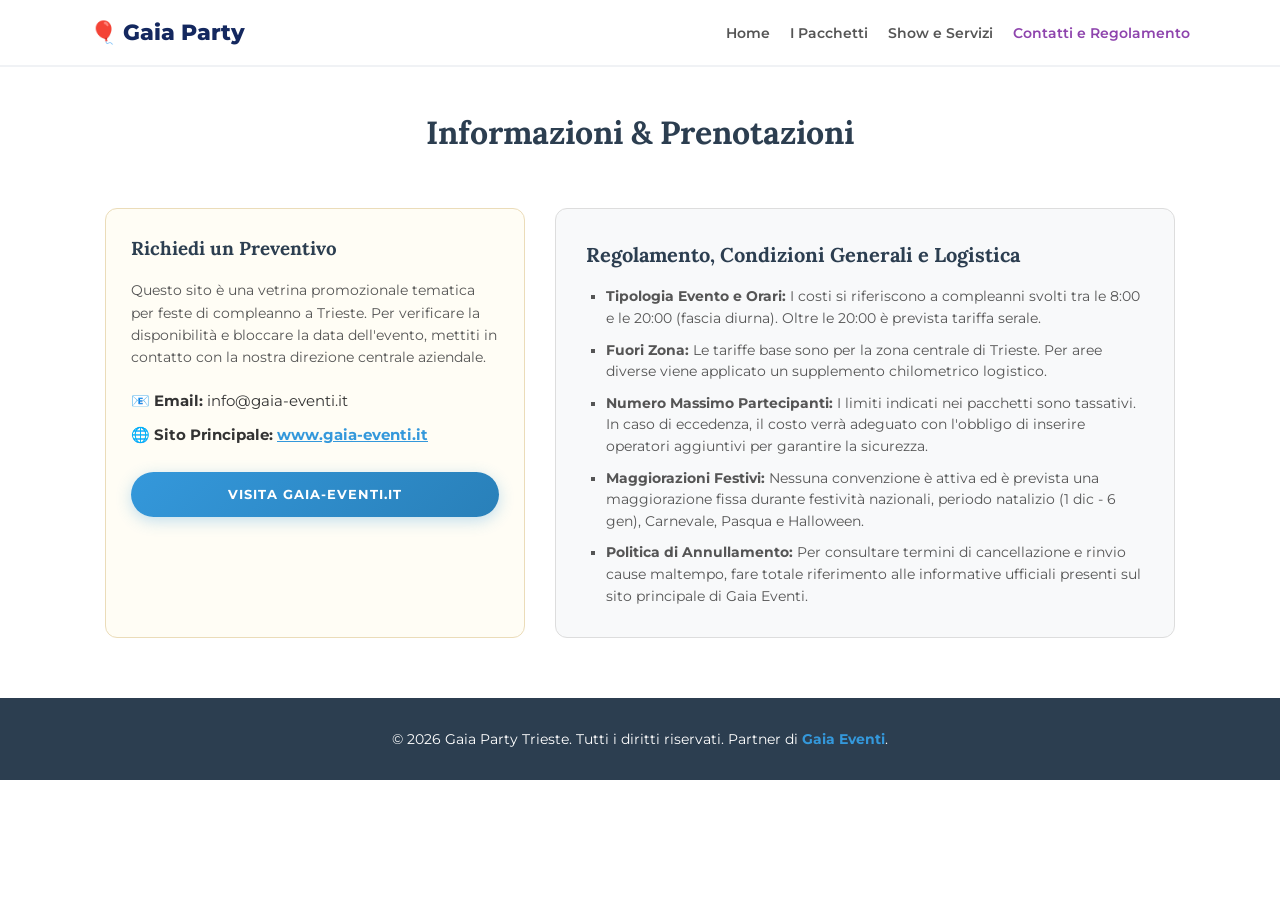
==== contatti.html @ 15f48915 "Add files via upload" ====
<!DOCTYPE html>
<html lang="it">
<head>
    <meta charset="UTF-8">
    <meta name="viewport" content="width=device-width, initial-scale=1.0">
    <title>Contatti e Regolamento | Gaia Party</title>
    <link rel="stylesheet" href="style.css">
</head>
<body>

    <!-- ======= NAVBAR STANDARD ======= -->
    <nav class="navbar">
        <div class="nav-container">
            <a href="index.html" class="nav-logo">🎈 Gaia Party</a>
            <ul class="nav-links">
                <li><a href="index.html">Home</a></li>
                <li><a href="pacchetti.html">I Pacchetti</a></li>
                <li><a href="servizi.html">Show e Servizi</a></li>
                <li><a href="contatti.html" class="active">Contatti e Regolamento</a></li>
            </ul>
        </div>
    </nav>

    <main class="main-wrapper">
        <h2 class="section-title">Informazioni &amp; Prenotazioni</h2>

        <div style="display: flex; flex-wrap: wrap; gap: 30px; margin-bottom: 50px;">
            <div style="flex: 1 1 300px; background: #fffdf5; padding: 25px; border-radius: 12px; border: 1px solid #ebdcb9;">
                <h3 style="margin-bottom: 15px; font-family:'Lora', serif;">Richiedi un Preventivo</h3>
                <p style="font-size: 14px; color: #555; margin-bottom: 20px; line-height: 1.6;">Questo sito è una vetrina promozionale tematica per feste di compleanno a Trieste. Per verificare la disponibilità e bloccare la data dell'evento, mettiti in contatto con la nostra direzione centrale aziendale.</p>
                
                <p style="font-size: 15px; margin-bottom: 10px;">📧 <strong>Email:</strong> info@gaia-eventi.it</p>
                <p style="font-size: 15px; margin-bottom: 25px;">🌐 <strong>Sito Principale:</strong> <a href="https://www.gaia-eventi.it" target="_blank" style="color: #3498db; font-weight: bold; text-decoration: underline;">www.gaia-eventi.it</a></p>
                
                <a href="https://www.gaia-eventi.it" target="_blank" class="btn-primary" style="text-align: center; display: block; width: 100%;">Visita Gaia-Eventi.it</a>
            </div>

            <!-- ==========================================
                 INIZIO SEZIONE: REGOLAMENTO GENERALE
                 ========================================== -->
            <div id="Regolamento" class="regolamento-box" style="flex: 1 1 500px;">
                <h3 style="font-size: 20px; margin: 0 0 15px 0; color: #2c3e50; font-family:'Lora', serif;">Regolamento, Condizioni Generali e Logistica</h3>
                <div style="font-size: 13.5px; color: #555;">
                    <ul style="padding-left: 20px; margin-bottom: 0; list-style-type: square;">
                        <li style="margin-bottom: 10px;"><strong>Tipologia Evento e Orari:</strong> I costi si riferiscono a compleanni svolti tra le 8:00 e le 20:00 (fascia diurna). Oltre le 20:00 è prevista tariffa serale.</li>
                        <li style="margin-bottom: 10px;"><strong>Fuori Zona:</strong> Le tariffe base sono per la zona centrale di Trieste. Per aree diverse viene applicato un supplemento chilometrico logistico.</li>
                        <li style="margin-bottom: 10px;"><strong>Numero Massimo Partecipanti:</strong> I limiti indicati nei pacchetti sono tassativi. In caso di eccedenza, il costo verrà adeguato con l'obbligo di inserire operatori aggiuntivi per garantire la sicurezza.</li>
                        <li style="margin-bottom: 10px;"><strong>Maggiorazioni Festivi:</strong> Nessuna convenzione è attiva ed è prevista una maggiorazione fissa durante festività nazionali, periodo natalizio (1 dic - 6 gen), Carnevale, Pasqua e Halloween.</li>
                        <li style="margin-bottom: 0;"><strong>Politica di Annullamento:</strong> Per consultare termini di cancellazione e rinvio cause maltempo, fare totale riferimento alle informative ufficiali presenti sul sito principale di Gaia Eventi.</li>
                    </ul>
                </div>
            </div>
            <!-- ==========================================
                 FINE SEZIONE: REGOLAMENTO GENERALE
                 ========================================== -->
        </div>
    </main>

    <!-- ======= FOOTER ======= -->
    <footer>
        <p>&copy; 2026 Gaia Party Trieste. Tutti i diritti riservati. Partner di <a href="https://www.gaia-eventi.it" target="_blank">Gaia Eventi</a>.</p>
    </footer>

</body>
</html>
---- style.css ----
/* ==========================================================================
   STYLE GENERALE - GAIA PARTY SPECIALISTA FESTE DI COMPLEANNO
   ========================================================================== */
@import url('https://fonts.googleapis.com/css2?family=Lora:wght@600;700&family=Montserrat:wght@400;500;700;800&display=swap');

* {
    box-sizing: border-box;
    margin: 0;
    padding: 0;
    -webkit-hyphens: none !important;
    -ms-hyphens: none !important;
    hyphens: none !important;
    word-break: normal !important;
}

body {
    font-family: 'Montserrat', sans-serif;
    color: #333;
    background-color: #ffffff;
    line-height: 1.6;
}

h1, h2, h3, h4 {
    font-family: 'Lora', serif;
    color: #2c3e50;
}

a {
    text-decoration: none;
    color: inherit;
}

/* NAVBAR SYSTEM */
.navbar {
    background-color: #ffffff;
    border-bottom: 2px solid #f0f2f5;
    padding: 15px 20px;
    position: sticky;
    top: 0;
    z-index: 9999;
}
.nav-container {
    max-width: 1100px;
    margin: 0 auto;
    display: flex;
    justify-content: space-between;
    align-items: center;
    flex-wrap: wrap;
    gap: 15px;
}
.nav-logo {
    font-weight: 800;
    font-size: 22px;
    color: #14285f;
    display: flex;
    align-items: center;
    gap: 8px;
}
.nav-links {
    display: flex;
    gap: 20px;
    list-style: none;
}
.nav-links a {
    font-size: 14px;
    font-weight: 600;
    color: #555;
    transition: color 0.3s;
}
.nav-links a:hover, .nav-links a.active {
    color: #8e44ad;
}

/* HERO HERO BANNER */
.hero {
    background: linear-gradient(135deg, #14285f 0%, #2c3e50 100%);
    color: #fff;
    padding: 80px 20px;
    text-align: center;
}
.hero-content {
    max-width: 800px;
    margin: 0 auto;
}
.hero h1 {
    color: #fff;
    font-size: clamp(28px, 5vw, 42px);
    margin-bottom: 15px;
    font-weight: 800;
}
.hero p {
    font-size: clamp(15px, 2vw, 18px);
    color: #ecf0f1;
    margin-bottom: 30px;
}

/* BUTTONS */
.btn-primary {
    display: inline-block;
    background: linear-gradient(135deg, #3498db, #2980b9);
    color: #fff !important;
    padding: 12px 30px;
    border-radius: 30px;
    font-weight: bold;
    text-transform: uppercase;
    font-size: 13px;
    letter-spacing: 1px;
    box-shadow: 0 4px 15px rgba(52, 152, 219, 0.3);
    transition: all 0.3s ease;
}
.btn-primary:hover {
    transform: translateY(-3px);
    box-shadow: 0 8px 20px rgba(52, 152, 219, 0.5);
}

/* CONTAINER PRINCIPALE */
.main-wrapper {
    max-width: 1100px;
    margin: 40px auto;
    padding: 0 15px;
}

.section-title {
    font-size: clamp(24px, 4vw, 32px);
    text-align: center;
    margin-bottom: 40px;
    position: relative;
    padding-bottom: 10px;
}
.section-title::after {
    content: '';
    position: absolute;
    bottom: 0;
    left: 50%;
    transform: translateX(-50%);
    width: 60px;
    height: 4px;
    border-radius: 2px;
}

/* FLEX GRID CONTENITORI */
.cards-grid {
    display: flex;
    flex-wrap: wrap;
    gap: 20px;
    margin-bottom: 50px;
}

.gaia-card {
    flex: 1 1 280px;
    width: 100%;
    background: #ffffff;
    border-radius: 12px;
    padding: 25px;
    box-sizing: border-box;
    border: 1px solid #e0e0e0;
    display: flex;
    flex-direction: column;
    transition: transform 0.3s, box-shadow 0.3s;
}
.gaia-card:hover {
    transform: translateY(-5px);
    box-shadow: 0 12px 30px rgba(0,0,0,0.1) !important;
}

.gaia-card-bottom {
    margin-top: auto !important;
    padding-top: 15px;
}

/* STRUTTURA DETTAGLI / TENDINE */
details {
    font-size: 13px;
    color: #555;
    background: #ffffff;
    padding: 12px;
    border-radius: 8px;
    border: 1px solid #eee;
    box-sizing: border-box;
    width: 100%;
    box-shadow: 0 2px 8px rgba(0,0,0,0.03);
}
details summary {
    font-weight: 700;
    cursor: pointer;
    outline: none;
}
details ul {
    list-style: none;
    padding-left: 0;
    margin-top: 12px;
}
details li {
    margin-bottom: 10px;
    padding-left: 20px;
    position: relative;
    line-height: 1.5;
}

/* GLOW BOX MAGIA */
.magic-glow-box {
    position: relative;
    overflow: hidden;
    background: radial-gradient(circle at center, #1b113a 0%, #090414 70%, #000000 100%) !important;
    border: 1px solid #5f3dc4 !important;
    border-radius: 12px !important;
    padding: 25px;
    color: #ffffff !important;
    transition: all 0.4s ease-in-out !important;
}
.magic-glow-box h4 { color: #e5dbff; }
.magic-glow-box:hover {
    box-shadow: 0 12px 30px rgba(111, 76, 233, 0.3) !important;
    border-color: #845ef7 !important;
}
.magic-flying-element {
    position: absolute;
    pointer-events: none;
    opacity: 0;
    font-size: 26px;
    z-index: 1;
}
.magic-glow-box:hover .m-item-1 { animation: flyMagicItemOne 2s ease-in-out infinite; }
.magic-glow-box:hover .m-item-2 { animation: flyMagicItemTwo 2.2s ease-in-out infinite; }

@keyframes flyMagicItemOne {
    0% { bottom: -40px; left: 10%; transform: rotate(0deg) scale(0.6); opacity: 0; }
    20% { opacity: 0.7; }
    80% { opacity: 0.7; }
    100% { bottom: 110%; left: 30%; transform: rotate(360deg) scale(1.1); opacity: 0; }
}
@keyframes flyMagicItemTwo {
    0% { bottom: -40px; right: 10%; transform: rotate(0deg) scale(0.6); opacity: 0; }
    20% { opacity: 0.7; }
    80% { opacity: 0.7; }
    100% { bottom: 110%; right: 25%; transform: rotate(-360deg) scale(1.1); opacity: 0; }
}

/* SEPARATORI TRUCCABIMBI */
.glamour-col {
    flex: 1 1 250px;
    display: flex;
    flex-direction: column;
    box-sizing: border-box;
}
.glamour-separator {
    border-right: 2px solid rgba(232, 67, 147, 0.2);
    padding-right: 20px;
}

/* TEEN SUPER BOX CORAZZATO */
.teen-super-box {
    display: flex;
    flex-wrap: wrap;
    gap: 20px;
    margin-bottom: 50px;
}
.teen-item {
    flex: 1 1 calc(33.333% - 20px) !important;
    min-width: 280px;
    background: #ffffff;
    border: 1px solid #ddd;
    padding: 25px;
    border-radius: 8px;
    box-sizing: border-box;
    display: flex;
    flex-direction: column;
}

/* REGOLAMENTO PANEL */
.regolamento-box {
    background-color: #f8f9fa;
    padding: 30px;
    border-radius: 12px;
    border: 1px solid #ddd;
}
.regolamento-box li {
    margin-bottom: 12px;
    line-height: 1.6;
}

/* FOOTER */
footer {
    background-color: #2c3e50;
    color: #fff;
    text-align: center;
    padding: 30px 20px;
    margin-top: 60px;
    font-size: 14px;
}
footer a {
    color: #3498db;
    font-weight: bold;
}

/* MEDIA QUERIES RESPONSIVE */
@media (max-width: 991px) {
    .teen-item { flex: 1 1 calc(50% - 10px) !important; }
}
@media (max-width: 768px) {
    .nav-container { justify-content: center; text-align: center; }
    .nav-links { width: 100%; justify-content: center; }
    .glamour-separator {
        border-right: none;
        padding-right: 0;
        border-bottom: 2px solid rgba(232, 67, 147, 0.2);
        padding-bottom: 20px;
        margin-bottom: 10px;
    }
    .teen-item { flex: 1 1 100% !important; }
}
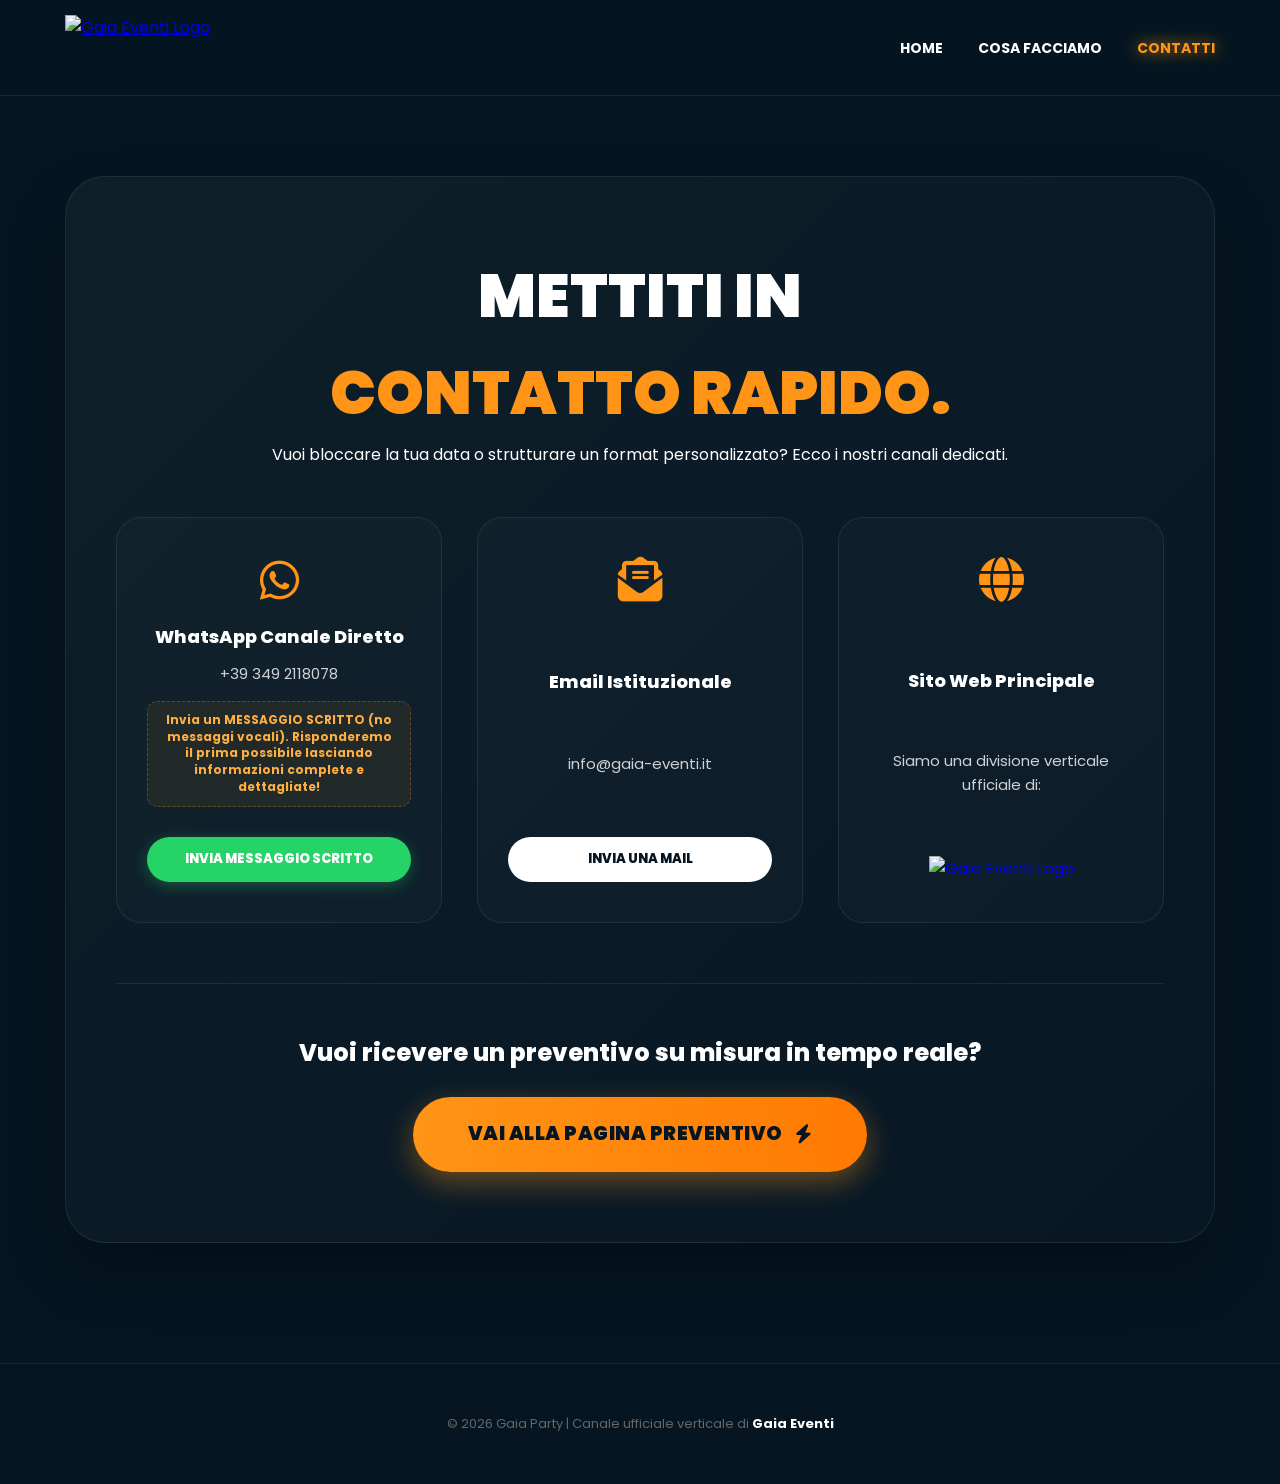
==== commit 0a51956d: "Add files via upload" ====
--- a/contatti.html
+++ b/contatti.html
@@ -3,62 +3,82 @@
 <head>
     <meta charset="UTF-8">
     <meta name="viewport" content="width=device-width, initial-scale=1.0">
-    <title>Contatti e Regolamento | Gaia Party</title>
+    <title>Contatti | Gaia Party</title>
     <link rel="stylesheet" href="style.css">
+    <link rel="preconnect" href="https://fonts.googleapis.com">
+    <link rel="preconnect" href="https://fonts.gstatic.com" crossorigin>
+    <link href="https://fonts.googleapis.com/css2?family=Poppins:wght@400;600;700;900&display=swap" rel="stylesheet">
+    <link rel="stylesheet" href="https://cdnjs.cloudflare.com/ajax/libs/font-awesome/6.5.1/css/all.min.css">
 </head>
 <body>
 
-    <!-- ======= NAVBAR STANDARD ======= -->
+    <!-- ======= NAVBAR ======= -->
     <nav class="navbar">
-        <div class="nav-container">
-            <a href="index.html" class="nav-logo">🎈 Gaia Party</a>
+        <div class="container nav-container">
+            <a href="index.html" class="nav-logo">
+                <img src="https://www.gaia-eventi.it/wp-content/uploads/cropped-GAIA-EVENTI-300-dpi-con-G-musicale-trasp-scaled-1-e1779552063274.png" alt="Gaia Eventi Logo">
+            </a>
             <ul class="nav-links">
                 <li><a href="index.html">Home</a></li>
-                <li><a href="pacchetti.html">I Pacchetti</a></li>
-                <li><a href="servizi.html">Show e Servizi</a></li>
-                <li><a href="contatti.html" class="active">Contatti e Regolamento</a></li>
+                <li><a href="servizi.html">Cosa Facciamo</a></li>
+                <li><a href="contatti.html" class="active">Contatti</a></li>
             </ul>
         </div>
     </nav>
 
-    <main class="main-wrapper">
-        <h2 class="section-title">Informazioni &amp; Prenotazioni</h2>
+    <!-- ======= CONTATTI SEZIONE ======= -->
+    <section class="contact-wow">
+        <div class="container">
+            <div class="contact-box-wow">
+                <h1>METTITI IN <br><span>CONTATTO RAPIDO.</span></h1>
+                <p>Vuoi bloccare la tua data o strutturare un format personalizzato? Ecco i nostri canali dedicati.</p>
+                
+                <div class="wow-contact-grid">
+                    
+                    <!-- WHATSAPP BOX -->
+                    <div class="contact-card-wow wa">
+                        <i class="fa-brands fa-whatsapp"></i>
+                        <h3>WhatsApp Canale Diretto</h3>
+                        <p>+39 349 2118078</p>
+                        <span class="alert">Invia un MESSAGGIO SCRITTO (no messaggi vocali). Risponderemo il prima possibile lasciando informazioni complete e dettagliate!</span>
+                        <a href="https://wa.me/393492118078" class="btn-card" target="_blank">Invia Messaggio Scritto</a>
+                    </div>
 
-        <div style="display: flex; flex-wrap: wrap; gap: 30px; margin-bottom: 50px;">
-            <div style="flex: 1 1 300px; background: #fffdf5; padding: 25px; border-radius: 12px; border: 1px solid #ebdcb9;">
-                <h3 style="margin-bottom: 15px; font-family:'Lora', serif;">Richiedi un Preventivo</h3>
-                <p style="font-size: 14px; color: #555; margin-bottom: 20px; line-height: 1.6;">Questo sito è una vetrina promozionale tematica per feste di compleanno a Trieste. Per verificare la disponibilità e bloccare la data dell'evento, mettiti in contatto con la nostra direzione centrale aziendale.</p>
-                
-                <p style="font-size: 15px; margin-bottom: 10px;">📧 <strong>Email:</strong> info@gaia-eventi.it</p>
-                <p style="font-size: 15px; margin-bottom: 25px;">🌐 <strong>Sito Principale:</strong> <a href="https://www.gaia-eventi.it" target="_blank" style="color: #3498db; font-weight: bold; text-decoration: underline;">www.gaia-eventi.it</a></p>
-                
-                <a href="https://www.gaia-eventi.it" target="_blank" class="btn-primary" style="text-align: center; display: block; width: 100%;">Visita Gaia-Eventi.it</a>
+                    <!-- EMAIL BOX -->
+                    <div class="contact-card-wow mail">
+                        <i class="fa-solid fa-envelope-open-text"></i>
+                        <h3>Email Istituzionale</h3>
+                        <p>info@gaia-eventi.it</p>
+                        <a href="mailto:info@gaia-eventi.it" class="btn-card">Invia una Mail</a>
+                    </div>
+
+                    <!-- LOGO / SITO MADRE BOX -->
+                    <div class="contact-card-wow site">
+                        <i class="fa-solid fa-globe"></i>
+                        <h3>Sito Web Principale</h3>
+                        <p>Siamo una divisione verticale ufficiale di:</p>
+                        <a href="https://www.gaia-eventi.it" target="_blank">
+                            <img src="https://www.gaia-eventi.it/wp-content/uploads/cropped-GAIA-EVENTI-300-dpi-con-G-musicale-trasp-scaled-1-e1779552063274.png" alt="Gaia Eventi Logo">
+                        </a>
+                    </div>
+
+                </div>
+
+                <!-- PREVENTIVO CALL TO ACTION -->
+                <div class="cta-final">
+                    <h3>Vuoi ricevere un preventivo su misura in tempo reale?</h3>
+                    <a href="https://www.gaia-eventi.it/richiedi-preventivo/" class="btn-final" target="_blank">VAI ALLA PAGINA PREVENTIVO <i class="fa-solid fa-bolt"></i></a>
+                </div>
+
             </div>
-
-            <!-- ==========================================
-                 INIZIO SEZIONE: REGOLAMENTO GENERALE
-                 ========================================== -->
-            <div id="Regolamento" class="regolamento-box" style="flex: 1 1 500px;">
-                <h3 style="font-size: 20px; margin: 0 0 15px 0; color: #2c3e50; font-family:'Lora', serif;">Regolamento, Condizioni Generali e Logistica</h3>
-                <div style="font-size: 13.5px; color: #555;">
-                    <ul style="padding-left: 20px; margin-bottom: 0; list-style-type: square;">
-                        <li style="margin-bottom: 10px;"><strong>Tipologia Evento e Orari:</strong> I costi si riferiscono a compleanni svolti tra le 8:00 e le 20:00 (fascia diurna). Oltre le 20:00 è prevista tariffa serale.</li>
-                        <li style="margin-bottom: 10px;"><strong>Fuori Zona:</strong> Le tariffe base sono per la zona centrale di Trieste. Per aree diverse viene applicato un supplemento chilometrico logistico.</li>
-                        <li style="margin-bottom: 10px;"><strong>Numero Massimo Partecipanti:</strong> I limiti indicati nei pacchetti sono tassativi. In caso di eccedenza, il costo verrà adeguato con l'obbligo di inserire operatori aggiuntivi per garantire la sicurezza.</li>
-                        <li style="margin-bottom: 10px;"><strong>Maggiorazioni Festivi:</strong> Nessuna convenzione è attiva ed è prevista una maggiorazione fissa durante festività nazionali, periodo natalizio (1 dic - 6 gen), Carnevale, Pasqua e Halloween.</li>
-                        <li style="margin-bottom: 0;"><strong>Politica di Annullamento:</strong> Per consultare termini di cancellazione e rinvio cause maltempo, fare totale riferimento alle informative ufficiali presenti sul sito principale di Gaia Eventi.</li>
-                    </ul>
-                </div>
-            </div>
-            <!-- ==========================================
-                 FINE SEZIONE: REGOLAMENTO GENERALE
-                 ========================================== -->
         </div>
-    </main>
+    </section>
 
     <!-- ======= FOOTER ======= -->
     <footer>
-        <p>&copy; 2026 Gaia Party Trieste. Tutti i diritti riservati. Partner di <a href="https://www.gaia-eventi.it" target="_blank">Gaia Eventi</a>.</p>
+        <div class="container">
+            <p>&copy; 2026 Gaia Party | Canale ufficiale verticale di <a href="https://www.gaia-eventi.it" target="_blank">Gaia Eventi</a></p>
+        </div>
     </footer>
 
 </body>
--- a/style.css
+++ b/style.css
@@ -1,311 +1,556 @@
-/* ==========================================================================
-   STYLE GENERALE - GAIA PARTY SPECIALISTA FESTE DI COMPLEANNO
-   ========================================================================== */
-@import url('https://fonts.googleapis.com/css2?family=Lora:wght@600;700&family=Montserrat:wght@400;500;700;800&display=swap');
+/* 1. VARIABILI & SETUP ULTRA WOW */
+:root {
+    --navy: #051622;
+    --orange: #FF9416;
+    --orange-glow: #ffae42;
+    --white: #ffffff;
+    --glass: rgba(255, 255, 255, 0.04);
+    --glass-border: rgba(255, 255, 255, 0.08);
+    --blue-neon: #3498db;
+    --purple-neon: #9b59b6;
+}
 
 * {
-    box-sizing: border-box;
     margin: 0;
     padding: 0;
-    -webkit-hyphens: none !important;
-    -ms-hyphens: none !important;
-    hyphens: none !important;
-    word-break: normal !important;
+    box-sizing: border-box;
 }
 
 body {
-    font-family: 'Montserrat', sans-serif;
-    color: #333;
-    background-color: #ffffff;
+    font-family: 'Poppins', sans-serif;
+    background-color: var(--navy);
+    color: var(--white);
     line-height: 1.6;
-}
-
-h1, h2, h3, h4 {
-    font-family: 'Lora', serif;
-    color: #2c3e50;
-}
-
-a {
-    text-decoration: none;
-    color: inherit;
-}
-
-/* NAVBAR SYSTEM */
+    overflow-x: hidden;
+}
+
+.container {
+    max-width: 1200px;
+    margin: 0 auto;
+    padding: 0 25px;
+}
+
+/* 2. NAVBAR */
 .navbar {
-    background-color: #ffffff;
-    border-bottom: 2px solid #f0f2f5;
-    padding: 15px 20px;
+    background: rgba(5, 22, 34, 0.96);
+    padding: 15px 0;
     position: sticky;
     top: 0;
-    z-index: 9999;
-}
-.nav-container {
-    max-width: 1100px;
+    z-index: 1000;
+    border-bottom: 1px solid var(--glass-border);
+    backdrop-filter: blur(15px);
+}
+
+.nav-container { 
+    display: flex; 
+    justify-content: space-between; 
+    align-items: center; 
+}
+
+.nav-logo img { 
+    height: 65px; 
+    display: block;
+}
+
+.nav-links { 
+    list-style: none; 
+    display: flex; 
+    gap: 35px; 
+}
+
+.nav-links a { 
+    color: white; 
+    text-decoration: none; 
+    font-weight: 700; 
+    font-size: 14px; 
+    text-transform: uppercase; 
+    transition: 0.3s ease; 
+}
+
+.nav-links a:hover, .nav-links a.active { 
+    color: var(--orange); 
+    text-shadow: 0 0 15px var(--orange); 
+}
+
+/* 3. HERO WOW */
+.hero {
+    min-height: 85vh;
+    display: flex;
+    align-items: center;
+    position: relative;
+    overflow: hidden;
+    padding: 60px 0;
+}
+
+.hero-bg {
+    position: absolute;
+    top: 0;
+    left: 0;
+    width: 100%;
+    height: 100%;
+    background-size: cover;
+    background-position: center;
+    opacity: 0.2;
+    filter: saturate(1.8) contrast(1.1);
+}
+
+.wow-box {
+    position: relative;
+    background: linear-gradient(135deg, rgba(255,255,255,0.05) 0%, rgba(255,255,255,0.01) 100%);
+    padding: 65px 50px;
+    border-radius: 40px;
+    border: 1px solid var(--glass-border);
+    backdrop-filter: blur(25px);
+    max-width: 850px;
     margin: 0 auto;
+    text-align: center;
+    box-shadow: 0 30px 60px rgba(0, 0, 0, 0.4), inset 0 1px 0 rgba(255,255,255,0.1);
+}
+
+.tag {
+    background: linear-gradient(90deg, var(--orange) 0%, var(--orange-glow) 100%);
+    color: var(--navy);
+    padding: 6px 22px;
+    border-radius: 50px;
+    font-weight: 900;
+    font-size: 11px;
+    letter-spacing: 2px;
+    display: inline-block;
+    box-shadow: 0 0 20px rgba(255, 148, 22, 0.4);
+}
+
+.hero h1 { 
+    font-size: clamp(2.3rem, 5.5vw, 4.2rem); 
+    line-height: 1.05; 
+    margin-top: 25px; 
+    font-weight: 900; 
+    letter-spacing: -1px;
+}
+
+.hero h1 span { 
+    color: var(--orange); 
+    text-shadow: 0 0 20px rgba(255, 148, 22, 0.2);
+}
+
+.hero p { 
+    font-size: clamp(1.1rem, 2vw, 1.3rem); 
+    margin: 30px 0 45px; 
+    opacity: 0.85; 
+    font-weight: 400;
+}
+
+.hero-btns {
     display: flex;
+    justify-content: center;
+    gap: 20px;
+    flex-wrap: wrap;
+}
+
+.btn-main {
+    background: linear-gradient(90deg, var(--orange) 0%, #ff7a00 100%);
+    color: var(--navy);
+    padding: 20px 45px;
+    border-radius: 50px;
+    text-decoration: none;
+    font-weight: 900;
+    text-transform: uppercase;
+    font-size: 14px;
+    letter-spacing: 0.5px;
+    transition: 0.3s cubic-bezier(0.175, 0.885, 0.32, 1.275);
+    box-shadow: 0 10px 25px rgba(255, 148, 22, 0.35);
+    display: inline-flex;
+    align-items: center;
+    gap: 10px;
+}
+
+.btn-main:hover { 
+    transform: translateY(-4px); 
+    background: #ffffff;
+    color: var(--navy);
+    box-shadow: 0 15px 30px rgba(255, 255, 255, 0.2);
+}
+
+.btn-sub {
+    border: 2px solid white;
+    color: white;
+    padding: 18px 45px;
+    border-radius: 50px;
+    text-decoration: none;
+    font-weight: 700;
+    text-transform: uppercase;
+    font-size: 14px;
+    transition: 0.3s ease;
+}
+
+.btn-sub:hover {
+    background: white;
+    color: var(--navy);
+    transform: translateY(-2px);
+}
+
+/* 4. WOW CARDS HOME */
+.quick-links { 
+    padding: 60px 0 100px; 
+}
+
+.wow-grid { 
+    display: grid; 
+    grid-template-columns: repeat(3, 1fr); 
+    gap: 30px; 
+}
+
+.wow-card {
+    padding: 45px 35px;
+    border-radius: 30px;
+    text-align: center;
+    border: 1px solid var(--glass-border);
+    transition: 0.4s cubic-bezier(0.165, 0.84, 0.44, 1);
+    background: linear-gradient(180deg, rgba(255,255,255,0.03) 0%, rgba(255,255,255,0.01) 100%);
+}
+
+.wow-card i { 
+    font-size: 2.8rem; 
+    margin-bottom: 20px; 
+}
+
+.wow-card h3 {
+    font-size: 22px;
+    font-weight: 900;
+    margin-bottom: 12px;
+    letter-spacing: 0.5px;
+}
+
+.wow-card p {
+    font-size: 14px;
+    opacity: 0.75;
+}
+
+.wow-card.blue i { color: var(--blue-neon); filter: drop-shadow(0 0 10px var(--blue-neon)); }
+.wow-card.orange i { color: var(--orange); filter: drop-shadow(0 0 10px var(--orange)); }
+.wow-card.dark i { color: var(--purple-neon); filter: drop-shadow(0 0 10px var(--purple-neon)); }
+
+.wow-card.blue { border-top: 4px solid var(--blue-neon); }
+.wow-card.orange { border-top: 4px solid var(--orange); }
+.wow-card.dark { border-top: 4px solid var(--purple-neon); }
+
+.wow-card:hover { 
+    transform: translateY(-12px); 
+    background: rgba(255, 255, 255, 0.07);
+    border-color: rgba(255,255,255,0.2);
+    box-shadow: 0 20px 40px rgba(0,0,0,0.3);
+}
+
+/* 5. SERVIZI PAGE / SEZIONI STRUTTURATE */
+.wow-header { 
+    padding: 90px 0 60px; 
+    text-align: center; 
+}
+
+.wow-header h1 { 
+    font-size: clamp(2.5rem, 5vw, 4rem); 
+    font-weight: 900; 
+    line-height: 1.1;
+}
+
+.wow-header h1 span { 
+    color: var(--orange); 
+}
+
+.wow-header p {
+    font-size: 18px;
+    opacity: 0.8;
+    margin-top: 15px;
+    max-width: 650px;
+    margin-left: auto;
+    margin-right: auto;
+}
+
+.age-block { 
+    padding: 80px 0; 
+}
+
+.age-block.alt {
+    background: rgba(255, 255, 255, 0.01);
+    border-top: 1px solid var(--glass-border);
+    border-bottom: 1px solid var(--glass-border);
+}
+
+.age-flex { 
+    display: grid; 
+    grid-template-columns: 1.1fr 1fr; 
+    gap: 70px; 
+    align-items: center; 
+}
+
+.reverse .age-flex { 
+    grid-template-columns: 1fr 1.1fr; 
+}
+
+.age-badge { 
+    background: var(--blue-neon); 
+    color: white;
+    padding: 6px 18px; 
+    border-radius: 6px; 
+    font-weight: 900; 
+    font-size: 12px; 
+    letter-spacing: 1px;
+    display: inline-block;
+    box-shadow: 0 0 15px rgba(52, 152, 219, 0.3);
+}
+
+.age-badge.orange { 
+    background: var(--orange); 
+    box-shadow: 0 0 15px rgba(255, 148, 22, 0.3);
+}
+
+.age-badge.dark { 
+    background: var(--purple-neon); 
+    box-shadow: 0 0 15px rgba(155, 89, 182, 0.3);
+}
+
+.age-text h2 { 
+    font-size: clamp(2.2rem, 4vw, 3.2rem); 
+    margin: 15px 0 25px; 
+    font-weight: 900; 
+    line-height: 1.15;
+}
+
+.age-text p {
+    font-size: 16px;
+    opacity: 0.8;
+    margin-bottom: 25px;
+}
+
+.feature-grid { 
+    display: grid; 
+    grid-template-columns: 1fr 1fr; 
+    gap: 20px; 
+    margin: 30px 0 40px; 
+}
+
+.f-item { 
+    font-weight: 700; 
+    display: flex; 
+    align-items: center; 
+    gap: 12px; 
+    font-size: 1.05rem; 
+}
+
+.f-item i { 
+    color: var(--orange); 
+    font-size: 1.2rem;
+}
+
+.age-img img { 
+    width: 100%; 
+    border-radius: 30px; 
+    border: 1px solid var(--glass-border); 
+    box-shadow: 0 25px 50px rgba(0,0,0,0.4); 
+    transition: transform 0.4s ease;
+}
+
+.age-img:hover img {
+    transform: scale(1.02);
+}
+
+.btn-wow {
+    display: inline-flex;
+    align-items: center;
+    gap: 10px;
+    background: var(--blue-neon);
+    color: white;
+    padding: 16px 35px;
+    border-radius: 50px;
+    text-decoration: none;
+    font-weight: 800;
+    text-transform: uppercase;
+    font-size: 13px;
+    letter-spacing: 0.5px;
+    transition: 0.3s;
+}
+
+.btn-wow.orange { background: var(--orange); color: var(--navy); box-shadow: 0 5px 15px rgba(255,148,22,0.3); }
+.btn-wow.dark { background: var(--purple-neon); }
+
+.btn-wow:hover {
+    transform: translateY(-3px);
+    box-shadow: 0 10px 20px rgba(255,255,255,0.1);
+    background: #ffffff;
+    color: var(--navy);
+}
+
+/* 6. CONTATTI WOW REMODEL */
+.contact-wow { 
+    padding: 80px 0 120px; 
+}
+
+.contact-box-wow {
+    background: linear-gradient(135deg, rgba(255,255,255,0.04) 0%, rgba(255,255,255,0.01) 100%);
+    border: 1px solid var(--glass-border);
+    padding: 70px 50px;
+    border-radius: 40px;
+    text-align: center;
+    box-shadow: 0 30px 60px rgba(0,0,0,0.3);
+}
+
+.contact-box-wow h1 {
+    font-size: clamp(2.5rem, 5vw, 3.8rem);
+    font-weight: 900;
+}
+
+.contact-box-wow h1 span { color: var(--orange); }
+
+.wow-contact-grid { 
+    display: grid; 
+    grid-template-columns: repeat(3, 1fr); 
+    gap: 35px; 
+    margin: 50px 0; 
+}
+
+.contact-card-wow {
+    padding: 40px 30px;
+    border-radius: 25px;
+    background: rgba(255, 255, 255, 0.02);
+    border: 1px solid var(--glass-border);
+    display: flex;
+    flex-direction: column;
     justify-content: space-between;
     align-items: center;
-    flex-wrap: wrap;
-    gap: 15px;
-}
-.nav-logo {
+    transition: 0.3s;
+}
+
+.contact-card-wow:hover {
+    background: rgba(255, 255, 255, 0.04);
+    border-color: rgba(255,255,255,0.15);
+}
+
+.contact-card-wow i { 
+    font-size: 2.8rem; 
+    margin-bottom: 20px; 
+    color: var(--orange); 
+}
+
+.contact-card-wow h3 {
+    font-size: 18px;
     font-weight: 800;
-    font-size: 22px;
-    color: #14285f;
-    display: flex;
+    margin-bottom: 10px;
+}
+
+.contact-card-wow p {
+    font-size: 15px;
+    opacity: 0.8;
+}
+
+.contact-card-wow.site img {
+    height: 50px;
+    margin-top: 15px;
+    transition: 0.3s;
+}
+
+.contact-card-wow.site img:hover {
+    transform: scale(1.05);
+}
+
+.alert { 
+    font-size: 12px; 
+    color: #ffae42; 
+    display: block; 
+    margin: 15px 0; 
+    font-weight: 700; 
+    line-height: 1.4; 
+    background: rgba(255, 148, 22, 0.08);
+    padding: 10px 15px;
+    border-radius: 10px;
+    border: 1px dashed rgba(255, 148, 22, 0.3);
+}
+
+.btn-card {
+    display: inline-block;
+    background: white;
+    color: var(--navy);
+    padding: 12px 30px;
+    border-radius: 50px;
+    text-decoration: none;
+    font-weight: 800;
+    font-size: 13px;
+    text-transform: uppercase;
+    margin-top: 15px;
+    transition: 0.3s;
+    width: 100%;
+}
+
+.btn-card:hover {
+    transform: translateY(-2px);
+    box-shadow: 0 5px 15px rgba(255,255,255,0.2);
+}
+
+.contact-card-wow.wa .btn-card { 
+    background: #25d366; 
+    color: white; 
+    box-shadow: 0 4px 15px rgba(37, 211, 102, 0.3);
+}
+
+.contact-card-wow.wa .btn-card:hover {
+    background: #20ba5a;
+    box-shadow: 0 6px 20px rgba(37, 211, 102, 0.4);
+}
+
+.cta-final { 
+    margin-top: 60px; 
+    border-top: 1px solid var(--glass-border); 
+    padding-top: 50px; 
+}
+
+.cta-final h3 {
+    font-size: 24px;
+    font-weight: 800;
+}
+
+.btn-final {
+    display: inline-flex;
     align-items: center;
-    gap: 8px;
-}
-.nav-links {
-    display: flex;
-    gap: 20px;
-    list-style: none;
-}
-.nav-links a {
-    font-size: 14px;
-    font-weight: 600;
-    color: #555;
-    transition: color 0.3s;
-}
-.nav-links a:hover, .nav-links a.active {
-    color: #8e44ad;
-}
-
-/* HERO HERO BANNER */
-.hero {
-    background: linear-gradient(135deg, #14285f 0%, #2c3e50 100%);
-    color: #fff;
-    padding: 80px 20px;
-    text-align: center;
-}
-.hero-content {
-    max-width: 800px;
-    margin: 0 auto;
-}
-.hero h1 {
-    color: #fff;
-    font-size: clamp(28px, 5vw, 42px);
-    margin-bottom: 15px;
-    font-weight: 800;
-}
-.hero p {
-    font-size: clamp(15px, 2vw, 18px);
-    color: #ecf0f1;
-    margin-bottom: 30px;
-}
-
-/* BUTTONS */
-.btn-primary {
-    display: inline-block;
-    background: linear-gradient(135deg, #3498db, #2980b9);
-    color: #fff !important;
-    padding: 12px 30px;
-    border-radius: 30px;
-    font-weight: bold;
+    gap: 12px;
+    background: linear-gradient(90deg, var(--orange) 0%, #ff7a00 100%);
+    color: var(--navy);
+    padding: 22px 55px;
+    border-radius: 50px;
+    font-weight: 900;
+    text-decoration: none;
+    margin-top: 25px;
+    font-size: 1.2rem;
     text-transform: uppercase;
-    font-size: 13px;
-    letter-spacing: 1px;
-    box-shadow: 0 4px 15px rgba(52, 152, 219, 0.3);
-    transition: all 0.3s ease;
-}
-.btn-primary:hover {
-    transform: translateY(-3px);
-    box-shadow: 0 8px 20px rgba(52, 152, 219, 0.5);
-}
-
-/* CONTAINER PRINCIPALE */
-.main-wrapper {
-    max-width: 1100px;
-    margin: 40px auto;
-    padding: 0 15px;
-}
-
-.section-title {
-    font-size: clamp(24px, 4vw, 32px);
-    text-align: center;
-    margin-bottom: 40px;
-    position: relative;
-    padding-bottom: 10px;
-}
-.section-title::after {
-    content: '';
-    position: absolute;
-    bottom: 0;
-    left: 50%;
-    transform: translateX(-50%);
-    width: 60px;
-    height: 4px;
-    border-radius: 2px;
-}
-
-/* FLEX GRID CONTENITORI */
-.cards-grid {
-    display: flex;
-    flex-wrap: wrap;
-    gap: 20px;
-    margin-bottom: 50px;
-}
-
-.gaia-card {
-    flex: 1 1 280px;
-    width: 100%;
-    background: #ffffff;
-    border-radius: 12px;
-    padding: 25px;
-    box-sizing: border-box;
-    border: 1px solid #e0e0e0;
-    display: flex;
-    flex-direction: column;
-    transition: transform 0.3s, box-shadow 0.3s;
-}
-.gaia-card:hover {
-    transform: translateY(-5px);
-    box-shadow: 0 12px 30px rgba(0,0,0,0.1) !important;
-}
-
-.gaia-card-bottom {
-    margin-top: auto !important;
-    padding-top: 15px;
-}
-
-/* STRUTTURA DETTAGLI / TENDINE */
-details {
-    font-size: 13px;
-    color: #555;
-    background: #ffffff;
-    padding: 12px;
-    border-radius: 8px;
-    border: 1px solid #eee;
-    box-sizing: border-box;
-    width: 100%;
-    box-shadow: 0 2px 8px rgba(0,0,0,0.03);
-}
-details summary {
+    letter-spacing: 0.5px;
+    transition: 0.3s ease;
+    box-shadow: 0 10px 30px rgba(255, 148, 22, 0.4);
+}
+
+.btn-final:hover {
+    transform: scale(1.04);
+    background: white;
+    box-shadow: 0 15px 35px rgba(255,255,255,0.2);
+}
+
+/* FOOTER */
+footer { 
+    padding: 50px 0; 
+    border-top: 1px solid var(--glass-border); 
+    text-align: center; 
+    font-size: 13px; 
+    color: #666; 
+}
+
+footer a { 
+    color: white; 
+    text-decoration: none; 
     font-weight: 700;
-    cursor: pointer;
-    outline: none;
-}
-details ul {
-    list-style: none;
-    padding-left: 0;
-    margin-top: 12px;
-}
-details li {
-    margin-bottom: 10px;
-    padding-left: 20px;
-    position: relative;
-    line-height: 1.5;
-}
-
-/* GLOW BOX MAGIA */
-.magic-glow-box {
-    position: relative;
-    overflow: hidden;
-    background: radial-gradient(circle at center, #1b113a 0%, #090414 70%, #000000 100%) !important;
-    border: 1px solid #5f3dc4 !important;
-    border-radius: 12px !important;
-    padding: 25px;
-    color: #ffffff !important;
-    transition: all 0.4s ease-in-out !important;
-}
-.magic-glow-box h4 { color: #e5dbff; }
-.magic-glow-box:hover {
-    box-shadow: 0 12px 30px rgba(111, 76, 233, 0.3) !important;
-    border-color: #845ef7 !important;
-}
-.magic-flying-element {
-    position: absolute;
-    pointer-events: none;
-    opacity: 0;
-    font-size: 26px;
-    z-index: 1;
-}
-.magic-glow-box:hover .m-item-1 { animation: flyMagicItemOne 2s ease-in-out infinite; }
-.magic-glow-box:hover .m-item-2 { animation: flyMagicItemTwo 2.2s ease-in-out infinite; }
-
-@keyframes flyMagicItemOne {
-    0% { bottom: -40px; left: 10%; transform: rotate(0deg) scale(0.6); opacity: 0; }
-    20% { opacity: 0.7; }
-    80% { opacity: 0.7; }
-    100% { bottom: 110%; left: 30%; transform: rotate(360deg) scale(1.1); opacity: 0; }
-}
-@keyframes flyMagicItemTwo {
-    0% { bottom: -40px; right: 10%; transform: rotate(0deg) scale(0.6); opacity: 0; }
-    20% { opacity: 0.7; }
-    80% { opacity: 0.7; }
-    100% { bottom: 110%; right: 25%; transform: rotate(-360deg) scale(1.1); opacity: 0; }
-}
-
-/* SEPARATORI TRUCCABIMBI */
-.glamour-col {
-    flex: 1 1 250px;
-    display: flex;
-    flex-direction: column;
-    box-sizing: border-box;
-}
-.glamour-separator {
-    border-right: 2px solid rgba(232, 67, 147, 0.2);
-    padding-right: 20px;
-}
-
-/* TEEN SUPER BOX CORAZZATO */
-.teen-super-box {
-    display: flex;
-    flex-wrap: wrap;
-    gap: 20px;
-    margin-bottom: 50px;
-}
-.teen-item {
-    flex: 1 1 calc(33.333% - 20px) !important;
-    min-width: 280px;
-    background: #ffffff;
-    border: 1px solid #ddd;
-    padding: 25px;
-    border-radius: 8px;
-    box-sizing: border-box;
-    display: flex;
-    flex-direction: column;
-}
-
-/* REGOLAMENTO PANEL */
-.regolamento-box {
-    background-color: #f8f9fa;
-    padding: 30px;
-    border-radius: 12px;
-    border: 1px solid #ddd;
-}
-.regolamento-box li {
-    margin-bottom: 12px;
-    line-height: 1.6;
-}
-
-/* FOOTER */
-footer {
-    background-color: #2c3e50;
-    color: #fff;
-    text-align: center;
-    padding: 30px 20px;
-    margin-top: 60px;
-    font-size: 14px;
-}
-footer a {
-    color: #3498db;
-    font-weight: bold;
-}
-
-/* MEDIA QUERIES RESPONSIVE */
-@media (max-width: 991px) {
-    .teen-item { flex: 1 1 calc(50% - 10px) !important; }
-}
-@media (max-width: 768px) {
-    .nav-container { justify-content: center; text-align: center; }
-    .nav-links { width: 100%; justify-content: center; }
-    .glamour-separator {
-        border-right: none;
-        padding-right: 0;
-        border-bottom: 2px solid rgba(232, 67, 147, 0.2);
-        padding-bottom: 20px;
-        margin-bottom: 10px;
-    }
-    .teen-item { flex: 1 1 100% !important; }
-}
+}
+
+/* RESPONSIVE */
+@media (max-width: 950px) {
+    .wow-grid, .wow-contact-grid, .age-flex, .reverse .age-flex { grid-template-columns: 1fr; gap: 40px; }
+    .hero { padding: 40px 0; }
+    .btn-sub { margin-left: 0; margin-top: 15px; display: block; }
+    .wow-card, .age-text, .contact-box-wow { text-align: center; padding: 40px 25px; }
+    .feature-grid { grid-template-columns: 1fr; max-width: 400px; margin-left: auto; margin-right: auto; }
+}
+*/
